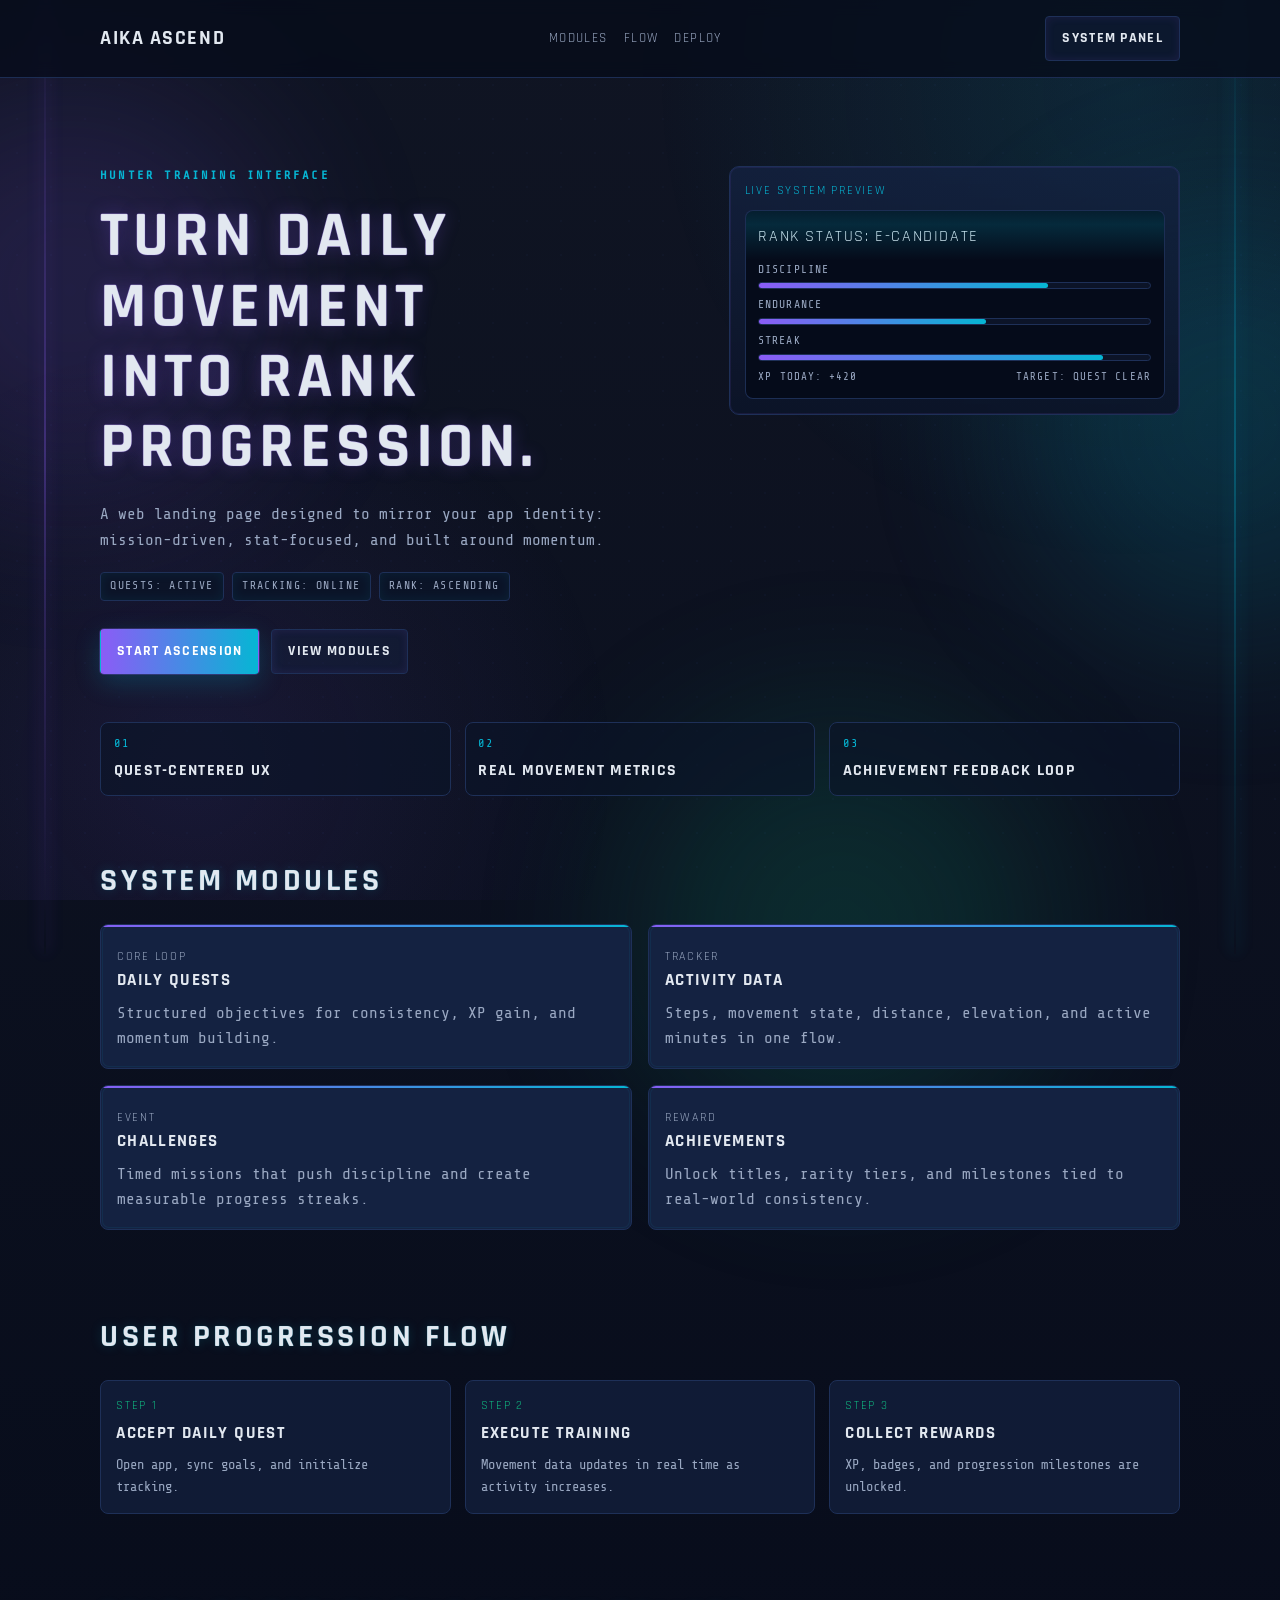
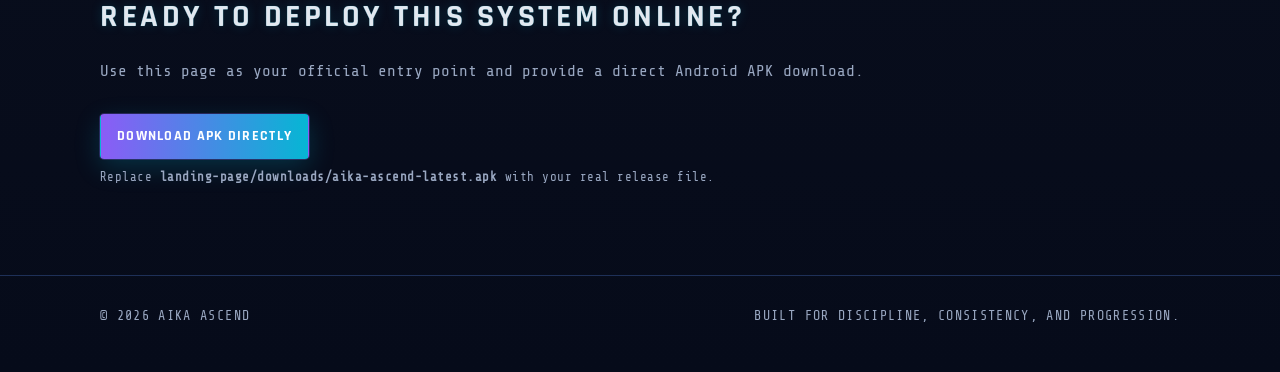
==== landing-page/index.html @ 9051ed7a "added a web page" ====
<!doctype html>
<html lang="en">
<head>
  <meta charset="UTF-8" />
  <meta name="viewport" content="width=device-width, initial-scale=1.0" />
  <title>Aika Ascend | Gamified Fitness</title>
  <meta name="description" content="Aika Ascend turns fitness into a quest system with challenges, progress, and achievement unlocks." />
  <link rel="preconnect" href="https://fonts.googleapis.com" />
  <link rel="preconnect" href="https://fonts.gstatic.com" crossorigin />
  <link href="https://fonts.googleapis.com/css2?family=Rajdhani:wght@500;600;700&family=Share+Tech+Mono&display=swap" rel="stylesheet" />
  <link rel="stylesheet" href="./style.css" />
</head>
<body>
  <div class="grid-overlay" aria-hidden="true"></div>
  <div class="bg-orb bg-orb-violet" aria-hidden="true"></div>
  <div class="bg-orb bg-orb-cyan" aria-hidden="true"></div>
  <div class="bg-orb bg-orb-emerald" aria-hidden="true"></div>
  <div class="neon-rails" aria-hidden="true">
    <span class="rail rail-left"></span>
    <span class="rail rail-right"></span>
  </div>

  <header class="site-header">
    <div class="container nav">
      <div class="brand">AIKA ASCEND</div>
      <nav class="nav-links">
        <a href="#features">Modules</a>
        <a href="#flow">Flow</a>
        <a href="#download">Deploy</a>
      </nav>
      <a class="button button-ghost" href="#download">SYSTEM PANEL</a>
    </div>
  </header>

  <main>
    <section class="hero container">
      <div class="hero-layout">
        <div>
          <p class="eyebrow">HUNTER TRAINING INTERFACE</p>
          <h1>TURN DAILY MOVEMENT INTO RANK PROGRESSION.</h1>
          <p class="subtitle">
            A web landing page designed to mirror your app identity: mission-driven,
            stat-focused, and built around momentum.
          </p>
          <div class="status-strip" aria-label="App stats preview">
            <span>QUESTS: ACTIVE</span>
            <span>TRACKING: ONLINE</span>
            <span>RANK: ASCENDING</span>
          </div>
          <div class="hero-actions">
            <a class="button button-primary" href="#download">START ASCENSION</a>
            <a class="button button-ghost" href="#features">VIEW MODULES</a>
          </div>
        </div>

        <aside class="system-panel" aria-label="System preview panel">
          <p class="panel-title">LIVE SYSTEM PREVIEW</p>
          <div class="panel-screen">
            <div class="scanline"></div>
            <p class="panel-rank">RANK STATUS: E-CANDIDATE</p>
            <div class="panel-bars">
              <label>DISCIPLINE</label>
              <div><span style="width:74%"></span></div>
              <label>ENDURANCE</label>
              <div><span style="width:58%"></span></div>
              <label>STREAK</label>
              <div><span style="width:88%"></span></div>
            </div>
            <div class="panel-footer">
              <span>XP TODAY: +420</span>
              <span>TARGET: QUEST CLEAR</span>
            </div>
          </div>
        </aside>
      </div>
    </section>

    <section class="container metrics" aria-label="Highlights">
      <article>
        <p>01</p>
        <h3>QUEST-CENTERED UX</h3>
      </article>
      <article>
        <p>02</p>
        <h3>REAL MOVEMENT METRICS</h3>
      </article>
      <article>
        <p>03</p>
        <h3>ACHIEVEMENT FEEDBACK LOOP</h3>
      </article>
    </section>

    <section id="features" class="container section">
      <h2>SYSTEM MODULES</h2>
      <div class="grid">
        <article class="card">
          <p class="card-tag">CORE LOOP</p>
          <h3>DAILY QUESTS</h3>
          <p>Structured objectives for consistency, XP gain, and momentum building.</p>
        </article>
        <article class="card">
          <p class="card-tag">TRACKER</p>
          <h3>ACTIVITY DATA</h3>
          <p>Steps, movement state, distance, elevation, and active minutes in one flow.</p>
        </article>
        <article class="card">
          <p class="card-tag">EVENT</p>
          <h3>CHALLENGES</h3>
          <p>Timed missions that push discipline and create measurable progress streaks.</p>
        </article>
        <article class="card">
          <p class="card-tag">REWARD</p>
          <h3>ACHIEVEMENTS</h3>
          <p>Unlock titles, rarity tiers, and milestones tied to real-world consistency.</p>
        </article>
      </div>
    </section>

    <section id="flow" class="container section flow">
      <h2>USER PROGRESSION FLOW</h2>
      <div class="flow-grid">
        <article>
          <p>STEP 1</p>
          <h3>Accept Daily Quest</h3>
          <span>Open app, sync goals, and initialize tracking.</span>
        </article>
        <article>
          <p>STEP 2</p>
          <h3>Execute Training</h3>
          <span>Movement data updates in real time as activity increases.</span>
        </article>
        <article>
          <p>STEP 3</p>
          <h3>Collect Rewards</h3>
          <span>XP, badges, and progression milestones are unlocked.</span>
        </article>
      </div>
    </section>

    <section id="download" class="container section cta">
      <h2>READY TO DEPLOY THIS SYSTEM ONLINE?</h2>
      <p>Use this page as your official entry point and provide a direct Android APK download.</p>
      <div class="hero-actions">
        <a
          class="button button-primary"
          href="./downloads/aika-ascend-latest.apk"
          download
          aria-label="Direct APK Download"
        >
          DOWNLOAD APK DIRECTLY
        </a>
      </div>
      <p class="download-note">Replace <strong>landing-page/downloads/aika-ascend-latest.apk</strong> with your real release file.</p>
    </section>
  </main>

  <footer class="site-footer">
    <div class="container footer-content">
      <p>© 2026 AIKA ASCEND</p>
      <p>BUILT FOR DISCIPLINE, CONSISTENCY, AND PROGRESSION.</p>
    </div>
  </footer>
</body>
</html>
---- landing-page/style.css ----
:root {
  --background: #060b1a;
  --surface: #0c1428;
  --card-bg: #142241;
  --card-border: #1e3058;
  --violet: #8b5cf6;
  --cyan: #06b6d4;
  --emerald: #10b981;
  --text-primary: #e2e8f0;
  --text-muted: #9aa8c2;
  --neon-violet: rgba(139, 92, 246, 0.7);
  --neon-cyan: rgba(6, 182, 212, 0.72);
}

* {
  box-sizing: border-box;
}

html,
body {
  margin: 0;
  padding: 0;
}

body {
  min-height: 100vh;
  font-family: "Share Tech Mono", monospace;
  color: var(--text-primary);
  background:
    linear-gradient(180deg, rgba(6, 11, 26, 0.96), rgba(6, 11, 26, 1));
  line-height: 1.6;
  overflow-x: hidden;
  position: relative;
}

body::before {
  content: "";
  position: fixed;
  inset: 0;
  pointer-events: none;
  background:
    radial-gradient(circle at 15% 85%, rgba(139, 92, 246, 0.1), transparent 32%),
    radial-gradient(circle at 88% 10%, rgba(6, 182, 212, 0.12), transparent 34%);
  z-index: -2;
}

h1,
h2,
h3,
.brand {
  font-family: "Rajdhani", sans-serif;
  margin: 0;
  letter-spacing: 0.08em;
  text-transform: uppercase;
}

.grid-overlay {
  position: fixed;
  inset: 0;
  background-image: radial-gradient(rgba(30, 48, 88, 0.45) 1px, transparent 1px);
  background-size: 34px 34px;
  opacity: 0.28;
  pointer-events: none;
  z-index: -3;
}

.neon-rails {
  position: fixed;
  inset: 0;
  pointer-events: none;
  z-index: -1;
}

.rail {
  position: absolute;
  top: -6%;
  width: 2px;
  height: 112%;
  opacity: 0.45;
  filter: blur(0.3px);
  animation: railPulse 3.4s ease-in-out infinite;
}

.rail-left {
  left: 3.4%;
  background: linear-gradient(180deg, transparent, var(--neon-violet), transparent);
  box-shadow: 0 0 16px var(--neon-violet), 0 0 28px rgba(139, 92, 246, 0.35);
}

.rail-right {
  right: 3.4%;
  background: linear-gradient(180deg, transparent, var(--neon-cyan), transparent);
  box-shadow: 0 0 16px var(--neon-cyan), 0 0 28px rgba(6, 182, 212, 0.35);
  animation-delay: 1.1s;
}

.container {
  width: min(1080px, calc(100% - 2.5rem));
  margin: 0 auto;
}

.nav-links {
  display: flex;
  gap: 1rem;
}

.nav-links a {
  color: var(--text-muted);
  text-decoration: none;
  text-transform: uppercase;
  font-family: "Rajdhani", sans-serif;
  letter-spacing: 0.11em;
  font-size: 0.8rem;
}

.nav-links a:hover {
  color: var(--cyan);
}

.site-header {
  position: sticky;
  top: 0;
  backdrop-filter: blur(8px);
  background: rgba(6, 11, 26, 0.75);
  border-bottom: 1px solid rgba(30, 48, 88, 0.95);
  z-index: 20;
}

.nav {
  display: flex;
  justify-content: space-between;
  align-items: center;
  padding: 1rem 0;
}

.brand {
  font-size: 1.22rem;
  font-weight: 700;
  color: var(--text-primary);
}

.hero {
  padding: 5.5rem 0 4rem;
  animation: rise 650ms ease-out both;
}

.hero-layout {
  display: grid;
  grid-template-columns: minmax(0, 1.15fr) minmax(280px, 0.85fr);
  gap: 1.2rem;
  align-items: start;
}

.eyebrow {
  color: var(--cyan);
  text-transform: uppercase;
  letter-spacing: 0.18em;
  font-size: 0.76rem;
  font-weight: 700;
  margin: 0 0 1rem;
}

h1 {
  font-size: clamp(2rem, 6vw, 4rem);
  line-height: 1.1;
  max-width: 14ch;
  text-shadow: 0 0 18px rgba(139, 92, 246, 0.25);
  -webkit-text-stroke: 1px rgba(139, 92, 246, 0.2);
}

.subtitle {
  margin-top: 1.2rem;
  color: var(--text-muted);
  max-width: 60ch;
}

.status-strip {
  margin-top: 1.2rem;
  display: flex;
  gap: 0.5rem;
  flex-wrap: wrap;
}

.status-strip span {
  border: 1px solid var(--card-border);
  background: rgba(12, 20, 40, 0.9);
  color: var(--text-muted);
  padding: 0.24rem 0.58rem;
  border-radius: 4px;
  font-size: 0.72rem;
  letter-spacing: 0.12em;
  box-shadow: inset 0 0 12px rgba(6, 182, 212, 0.09);
}

.hero-actions {
  margin-top: 1.8rem;
  display: flex;
  gap: 0.75rem;
  flex-wrap: wrap;
}

.system-panel {
  background: linear-gradient(180deg, rgba(20, 34, 65, 0.8), rgba(12, 20, 40, 0.94));
  border: 1px solid var(--card-border);
  border-radius: 10px;
  padding: 0.9rem;
  box-shadow: inset 0 0 0 1px rgba(139, 92, 246, 0.1);
  animation: panelGlow 3.8s ease-in-out infinite;
}

.panel-title {
  margin: 0;
  color: var(--cyan);
  font-family: "Rajdhani", sans-serif;
  letter-spacing: 0.15em;
  font-size: 0.75rem;
}

.panel-screen {
  margin-top: 0.6rem;
  background: rgba(6, 11, 26, 0.95);
  border: 1px solid rgba(30, 48, 88, 0.95);
  border-radius: 8px;
  padding: 0.8rem;
  position: relative;
  overflow: hidden;
}

.scanline {
  position: absolute;
  left: 0;
  right: 0;
  top: -12%;
  height: 38%;
  background: linear-gradient(180deg, transparent, rgba(6, 182, 212, 0.18), transparent);
  animation: sweep 4s linear infinite;
}

.panel-rank {
  margin: 0;
  color: var(--text-primary);
  font-family: "Rajdhani", sans-serif;
  letter-spacing: 0.1em;
}

.panel-bars {
  margin-top: 0.7rem;
}

.panel-bars label {
  display: block;
  color: var(--text-muted);
  font-size: 0.72rem;
  margin-bottom: 0.2rem;
  letter-spacing: 0.09em;
}

.panel-bars div {
  margin-bottom: 0.45rem;
  height: 7px;
  border-radius: 999px;
  background: #0c1428;
  border: 1px solid #1e3058;
}

.panel-bars span {
  display: block;
  height: 100%;
  border-radius: inherit;
  background: linear-gradient(90deg, var(--violet), var(--cyan));
}

.panel-footer {
  display: flex;
  justify-content: space-between;
  gap: 0.5rem;
  flex-wrap: wrap;
  color: var(--text-muted);
  font-size: 0.68rem;
  letter-spacing: 0.1em;
  margin-top: 0.4rem;
}

.metrics {
  margin-top: -1rem;
  margin-bottom: 1.3rem;
  display: grid;
  grid-template-columns: repeat(3, minmax(0, 1fr));
  gap: 0.85rem;
}

.metrics article {
  border: 1px solid var(--card-border);
  background: rgba(12, 20, 40, 0.65);
  border-radius: 8px;
  padding: 0.7rem 0.8rem;
}

.metrics p {
  margin: 0;
  color: var(--cyan);
  font-size: 0.75rem;
  letter-spacing: 0.15em;
}

.metrics h3 {
  margin-top: 0.3rem;
  font-size: 1rem;
}

.button {
  border-radius: 4px;
  text-decoration: none;
  font-family: "Rajdhani", sans-serif;
  font-weight: 700;
  font-size: 0.9rem;
  letter-spacing: 0.09em;
  padding: 0.62rem 1rem;
  transition: transform 180ms ease, background-color 180ms ease, border-color 180ms ease;
}

.button:hover {
  transform: translateY(-1px);
}

.button-primary {
  color: #ffffff;
  border: 1px solid transparent;
  background: linear-gradient(90deg, var(--violet) 0%, var(--cyan) 100%);
  box-shadow: 0 0 0 1px rgba(139, 92, 246, 0.25), 0 8px 26px rgba(6, 182, 212, 0.22);
}

.button-ghost {
  color: var(--text-primary);
  border: 1px solid var(--card-border);
  background: rgba(20, 34, 65, 0.45);
  box-shadow: inset 0 0 10px rgba(139, 92, 246, 0.12);
}

.button-primary:hover {
  box-shadow: 0 0 0 1px rgba(6, 182, 212, 0.35), 0 10px 30px rgba(6, 182, 212, 0.35), 0 0 26px rgba(139, 92, 246, 0.32);
}

.button-ghost:hover {
  border-color: rgba(6, 182, 212, 0.65);
  box-shadow: inset 0 0 14px rgba(6, 182, 212, 0.15), 0 0 16px rgba(6, 182, 212, 0.22);
}

.section {
  padding: 2.4rem 0;
}

.section h2 {
  font-size: clamp(1.4rem, 2.5vw, 2rem);
  font-family: "Rajdhani", sans-serif;
  letter-spacing: 0.11em;
  margin-bottom: 1.1rem;
  text-shadow: 0 0 12px rgba(6, 182, 212, 0.2);
  -webkit-text-stroke: 0.6px rgba(6, 182, 212, 0.2);
}

.grid {
  display: grid;
  grid-template-columns: repeat(2, minmax(0, 1fr));
  gap: 1rem;
}

.card {
  background: var(--card-bg);
  border: 1px solid var(--card-border);
  border-radius: 8px;
  padding: 1rem;
  animation: rise 700ms ease-out both;
  position: relative;
  overflow: hidden;
  transition: transform 160ms ease, border-color 160ms ease, box-shadow 160ms ease;
}

.card:hover {
  transform: translateY(-3px);
  border-color: rgba(6, 182, 212, 0.6);
  box-shadow: 0 10px 24px rgba(6, 182, 212, 0.16);
}

.card::before {
  content: "";
  position: absolute;
  left: 0;
  top: 0;
  width: 100%;
  height: 2px;
  background: linear-gradient(90deg, var(--violet), var(--cyan));
}

.card::after {
  content: "";
  position: absolute;
  inset: 0;
  border-radius: inherit;
  border: 1px solid transparent;
  box-shadow: inset 0 0 0 1px rgba(6, 182, 212, 0.08), 0 0 18px rgba(6, 182, 212, 0.08);
  pointer-events: none;
}

.card-tag {
  margin: 0 0 0.45rem;
  font-family: "Rajdhani", sans-serif;
  font-size: 0.72rem;
  letter-spacing: 0.15em;
  color: var(--cyan);
}

.card h3 {
  font-size: 1.05rem;
  font-family: "Rajdhani", sans-serif;
  color: var(--text-primary);
}

.card p {
  color: var(--text-muted);
  margin: 0.45rem 0 0;
}

.cta {
  margin-bottom: 2rem;
}

.flow {
  margin-top: 0.3rem;
}

.flow-grid {
  display: grid;
  grid-template-columns: repeat(3, minmax(0, 1fr));
  gap: 0.85rem;
}

.flow-grid article {
  background: rgba(20, 34, 65, 0.72);
  border: 1px solid var(--card-border);
  border-radius: 8px;
  padding: 0.95rem;
}

.flow-grid p {
  margin: 0;
  color: var(--emerald);
  font-family: "Rajdhani", sans-serif;
  letter-spacing: 0.14em;
  font-size: 0.75rem;
}

.flow-grid h3 {
  margin-top: 0.3rem;
  font-size: 1.08rem;
}

.flow-grid span {
  display: block;
  margin-top: 0.35rem;
  color: var(--text-muted);
  font-size: 0.86rem;
}

.cta p {
  color: var(--text-muted);
  margin: 0.6rem 0 1rem;
}

.download-note {
  margin-top: 0.9rem;
  font-size: 0.78rem;
  letter-spacing: 0.04em;
}

.site-footer {
  border-top: 1px solid var(--card-border);
  padding: 1rem 0 2rem;
}

.footer-content {
  display: flex;
  justify-content: space-between;
  gap: 0.75rem;
  flex-wrap: wrap;
  color: var(--text-muted);
  font-size: 0.84rem;
  letter-spacing: 0.1em;
  text-transform: uppercase;
}

.bg-orb {
  position: fixed;
  width: 420px;
  height: 420px;
  border-radius: 999px;
  filter: blur(90px);
  opacity: 0.16;
  pointer-events: none;
  z-index: -2;
}

.bg-orb-violet {
  background: var(--violet);
  left: -140px;
  top: 80px;
}

.bg-orb-cyan {
  background: var(--cyan);
  right: -160px;
  top: 24%;
}

.bg-orb-emerald {
  background: var(--emerald);
  right: 18%;
  bottom: -240px;
}

@keyframes sweep {
  from {
    top: -35%;
  }

  to {
    top: 135%;
  }
}

@keyframes panelGlow {
  0%,
  100% {
    box-shadow: inset 0 0 0 1px rgba(139, 92, 246, 0.1), 0 0 0 rgba(6, 182, 212, 0);
  }

  50% {
    box-shadow: inset 0 0 0 1px rgba(139, 92, 246, 0.18), 0 0 22px rgba(6, 182, 212, 0.16);
  }
}

@keyframes railPulse {
  0%,
  100% {
    opacity: 0.32;
  }

  50% {
    opacity: 0.68;
  }
}

@keyframes rise {
  from {
    opacity: 0;
    transform: translateY(16px);
  }

  to {
    opacity: 1;
    transform: translateY(0);
  }
}

@media (max-width: 760px) {
  .nav-links {
    display: none;
  }

  .neon-rails {
    display: none;
  }

  .hero {
    padding-top: 4.3rem;
  }

  .hero-layout {
    grid-template-columns: 1fr;
  }

  .metrics {
    grid-template-columns: 1fr;
    margin-top: -0.5rem;
  }

  .flow-grid {
    grid-template-columns: 1fr;
  }

  .footer-content {
    flex-direction: column;
  }

  .grid {
    grid-template-columns: 1fr;
  }
}
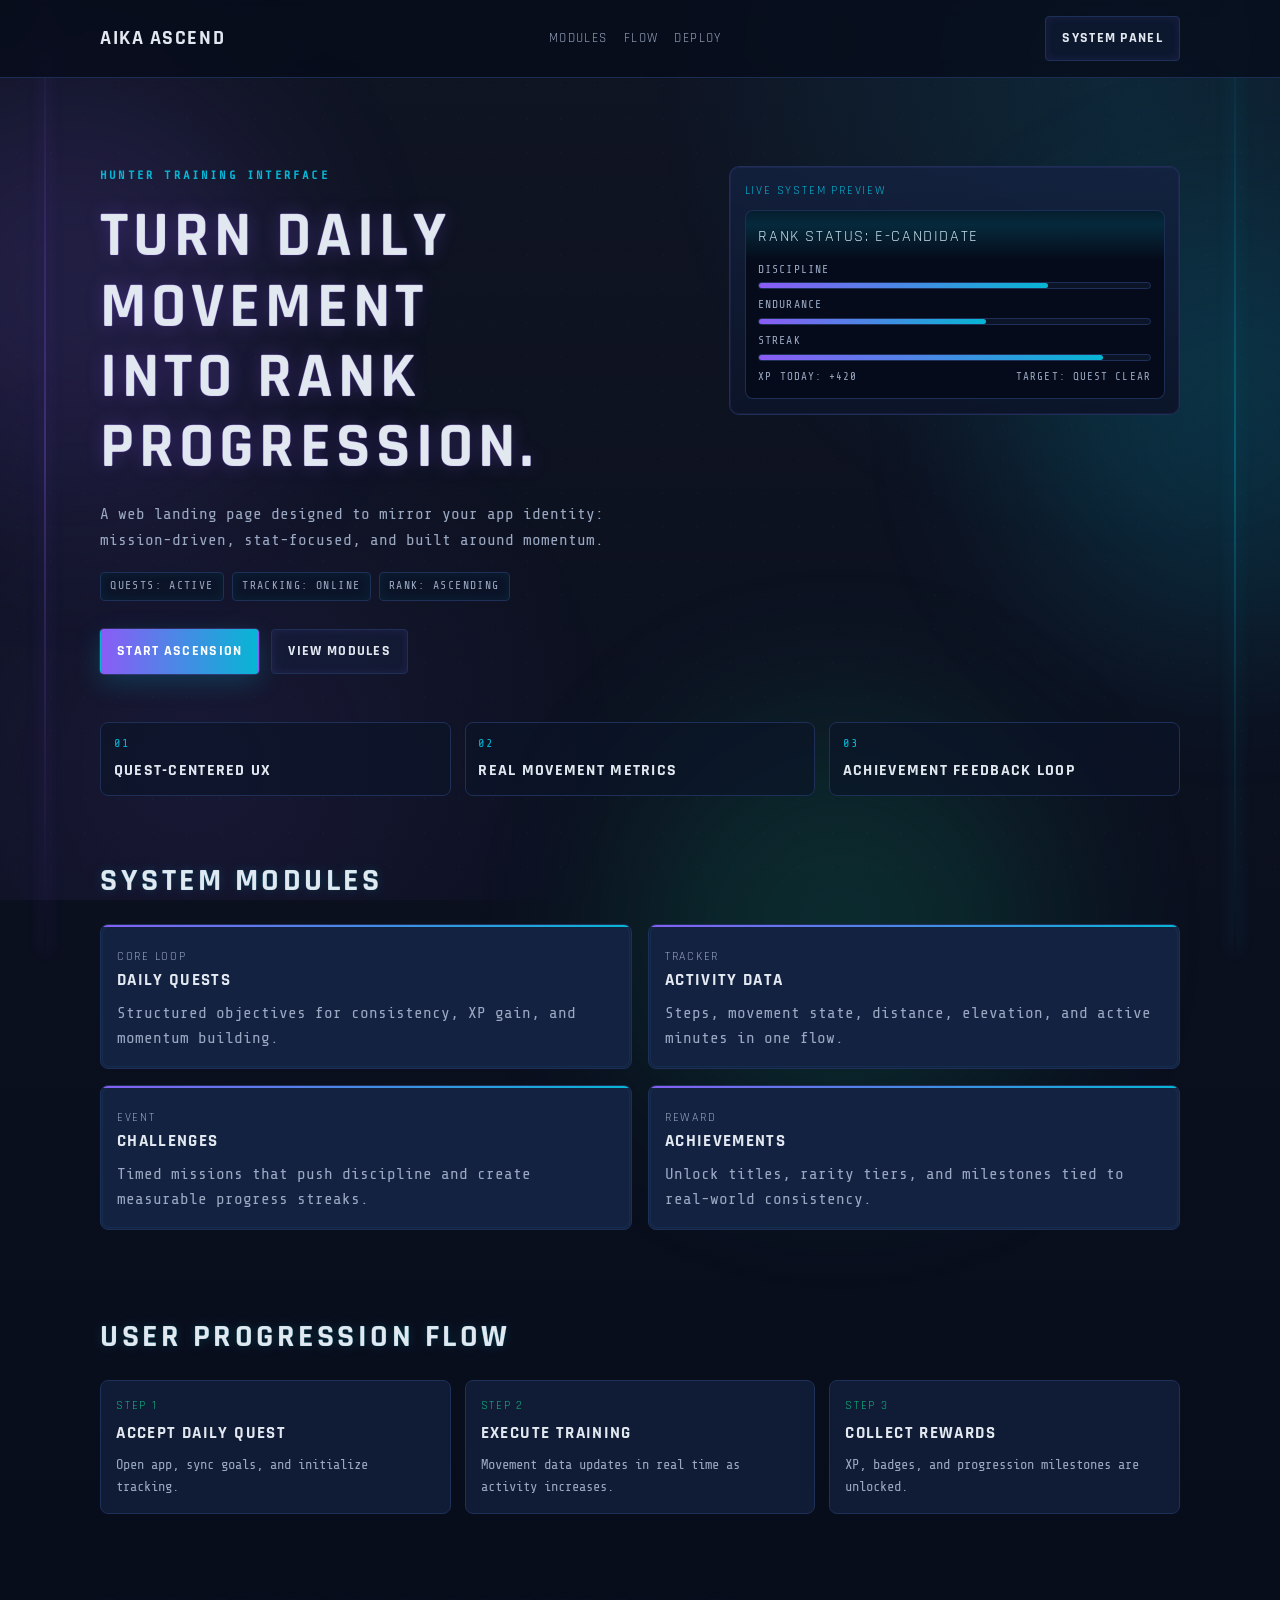
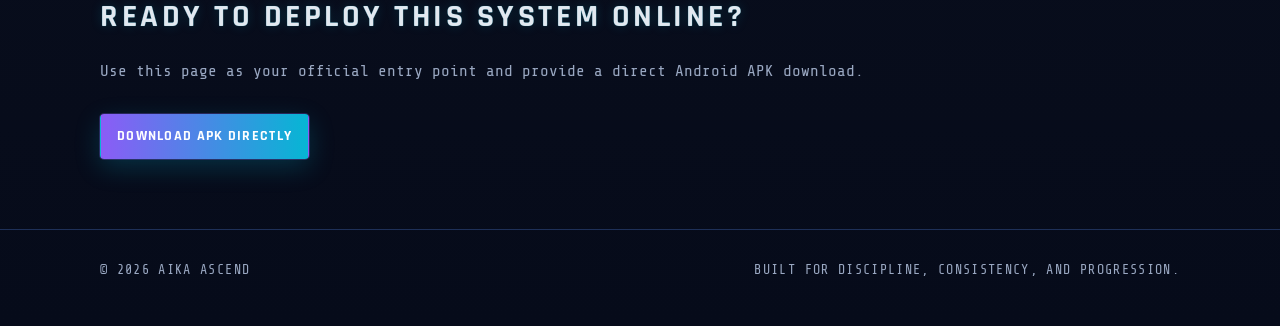
==== commit 377ba21e: "updated landing page" ====
--- a/landing-page/index.html
+++ b/landing-page/index.html
@@ -3,8 +3,9 @@
 <head>
   <meta charset="UTF-8" />
   <meta name="viewport" content="width=device-width, initial-scale=1.0" />
-  <title>Aika Ascend | Gamified Fitness</title>
+  <title>Aika Ascend</title>
   <meta name="description" content="Aika Ascend turns fitness into a quest system with challenges, progress, and achievement unlocks." />
+  <link rel="icon" type="image/png" href="./public/image.png">
   <link rel="preconnect" href="https://fonts.googleapis.com" />
   <link rel="preconnect" href="https://fonts.gstatic.com" crossorigin />
   <link href="https://fonts.googleapis.com/css2?family=Rajdhani:wght@500;600;700&family=Share+Tech+Mono&display=swap" rel="stylesheet" />
@@ -143,14 +144,13 @@
       <div class="hero-actions">
         <a
           class="button button-primary"
-          href="./downloads/aika-ascend-latest.apk"
+          href="./public/aika-ascend-v2.apk"
           download
           aria-label="Direct APK Download"
         >
           DOWNLOAD APK DIRECTLY
         </a>
       </div>
-      <p class="download-note">Replace <strong>landing-page/downloads/aika-ascend-latest.apk</strong> with your real release file.</p>
     </section>
   </main>
 
--- a/landing-page/style.css
+++ b/landing-page/style.css
@@ -16,6 +16,10 @@
   box-sizing: border-box;
 }
 
+html {
+  scroll-behavior: smooth;
+}
+
 html,
 body {
   margin: 0;
